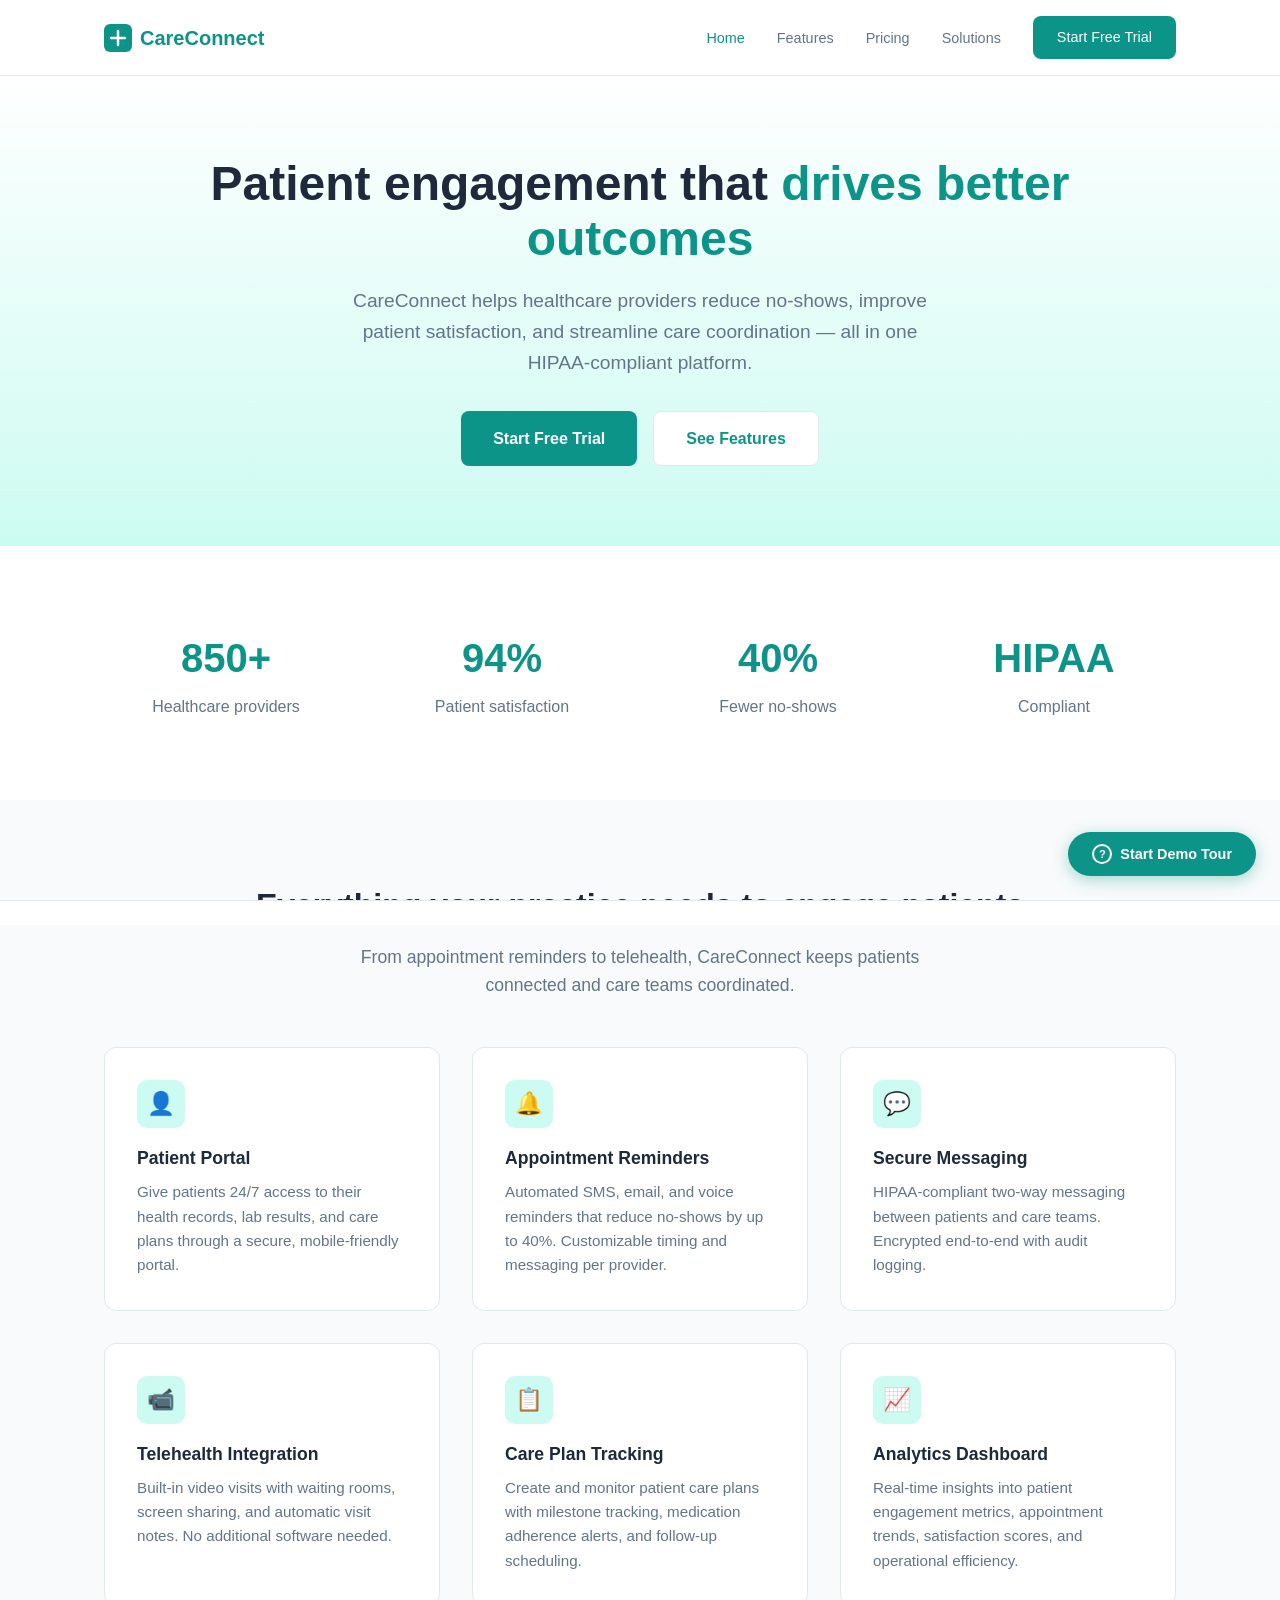
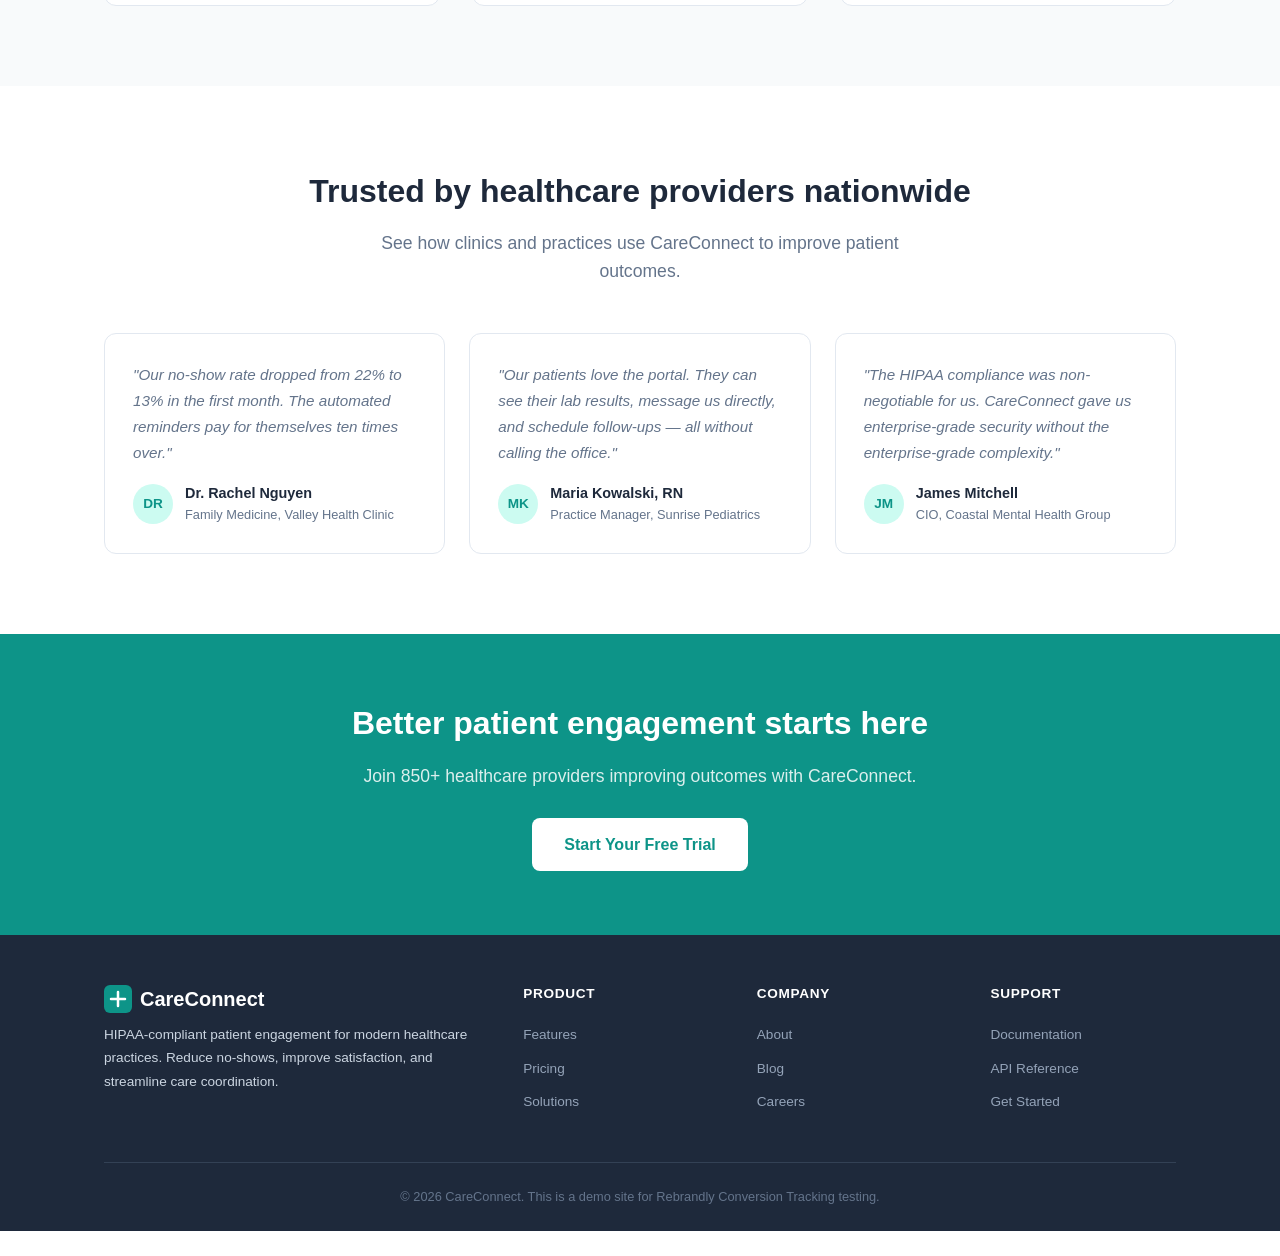
==== index.html @ 08cc5a67 "Healthcare conversion tracking demo - CareConnect" ====
<!DOCTYPE html>
<html lang="en">
<head>
  <meta charset="UTF-8">
  <meta name="viewport" content="width=device-width, initial-scale=1.0">
  <title>CareConnect - Patient Engagement Platform</title>
  <link rel="stylesheet" href="style.css">
  <link rel="stylesheet" href="tour.css">
  <!-- REBRANDLY CONVERSION TRACKING -->
  <script src="https://cdn.test.rebrandly.com/sdk/v1/rbly.min.js" data-api-key="433200b2fd6141da82f1bd3d49b8dce8"></script>
</head>
<body>

  <!-- Nav -->
  <nav class="nav">
    <div class="container">
      <a href="index.html" class="nav-logo">
        <svg viewBox="0 0 28 28" fill="none"><rect width="28" height="28" rx="6" fill="#0d9488"/><path d="M14 7v14M7 14h14" stroke="#fff" stroke-width="2.5" stroke-linecap="round"/></svg>
        CareConnect
      </a>
      <ul class="nav-links">
        <li><a href="index.html" class="active">Home</a></li>
        <li><a href="features.html">Features</a></li>
        <li><a href="pricing.html">Pricing</a></li>
        <li><a href="solutions.html">Solutions</a></li>
        <li><a href="signup.html" class="btn btn-primary">Start Free Trial</a></li>
      </ul>
    </div>
  </nav>

  <!-- Hero -->
  <section class="hero">
    <div class="container">
      <h1>Patient engagement that <span>drives better outcomes</span></h1>
      <p>CareConnect helps healthcare providers reduce no-shows, improve patient satisfaction, and streamline care coordination — all in one HIPAA-compliant platform.</p>
      <div class="hero-actions">
        <a href="signup.html" class="btn btn-primary btn-large">Start Free Trial</a>
        <a href="features.html" class="btn btn-secondary btn-large">See Features</a>
      </div>
    </div>
  </section>

  <!-- Stats -->
  <section class="section">
    <div class="container">
      <div class="stats-row">
        <div class="stat">
          <h3>850+</h3>
          <p>Healthcare providers</p>
        </div>
        <div class="stat">
          <h3>94%</h3>
          <p>Patient satisfaction</p>
        </div>
        <div class="stat">
          <h3>40%</h3>
          <p>Fewer no-shows</p>
        </div>
        <div class="stat">
          <h3>HIPAA</h3>
          <p>Compliant</p>
        </div>
      </div>
    </div>
  </section>

  <!-- Features Overview -->
  <section class="section section-alt">
    <div class="container">
      <div class="section-header">
        <h2>Everything your practice needs to engage patients</h2>
        <p>From appointment reminders to telehealth, CareConnect keeps patients connected and care teams coordinated.</p>
      </div>
      <div class="feature-grid">
        <div class="feature-card">
          <div class="feature-icon">&#128100;</div>
          <h3>Patient Portal</h3>
          <p>Give patients 24/7 access to their health records, lab results, and care plans through a secure, mobile-friendly portal.</p>
        </div>
        <div class="feature-card">
          <div class="feature-icon">&#128276;</div>
          <h3>Appointment Reminders</h3>
          <p>Automated SMS, email, and voice reminders that reduce no-shows by up to 40%. Customizable timing and messaging per provider.</p>
        </div>
        <div class="feature-card">
          <div class="feature-icon">&#128172;</div>
          <h3>Secure Messaging</h3>
          <p>HIPAA-compliant two-way messaging between patients and care teams. Encrypted end-to-end with audit logging.</p>
        </div>
        <div class="feature-card">
          <div class="feature-icon">&#128249;</div>
          <h3>Telehealth Integration</h3>
          <p>Built-in video visits with waiting rooms, screen sharing, and automatic visit notes. No additional software needed.</p>
        </div>
        <div class="feature-card">
          <div class="feature-icon">&#128203;</div>
          <h3>Care Plan Tracking</h3>
          <p>Create and monitor patient care plans with milestone tracking, medication adherence alerts, and follow-up scheduling.</p>
        </div>
        <div class="feature-card">
          <div class="feature-icon">&#128200;</div>
          <h3>Analytics Dashboard</h3>
          <p>Real-time insights into patient engagement metrics, appointment trends, satisfaction scores, and operational efficiency.</p>
        </div>
      </div>
    </div>
  </section>

  <!-- Testimonials -->
  <section class="section">
    <div class="container">
      <div class="section-header">
        <h2>Trusted by healthcare providers nationwide</h2>
        <p>See how clinics and practices use CareConnect to improve patient outcomes.</p>
      </div>
      <div class="testimonial-grid">
        <div class="testimonial-card">
          <blockquote>"Our no-show rate dropped from 22% to 13% in the first month. The automated reminders pay for themselves ten times over."</blockquote>
          <div class="testimonial-author">
            <div class="testimonial-avatar">DR</div>
            <div>
              <div class="testimonial-name">Dr. Rachel Nguyen</div>
              <div class="testimonial-role">Family Medicine, Valley Health Clinic</div>
            </div>
          </div>
        </div>
        <div class="testimonial-card">
          <blockquote>"Our patients love the portal. They can see their lab results, message us directly, and schedule follow-ups — all without calling the office."</blockquote>
          <div class="testimonial-author">
            <div class="testimonial-avatar">MK</div>
            <div>
              <div class="testimonial-name">Maria Kowalski, RN</div>
              <div class="testimonial-role">Practice Manager, Sunrise Pediatrics</div>
            </div>
          </div>
        </div>
        <div class="testimonial-card">
          <blockquote>"The HIPAA compliance was non-negotiable for us. CareConnect gave us enterprise-grade security without the enterprise-grade complexity."</blockquote>
          <div class="testimonial-author">
            <div class="testimonial-avatar">JM</div>
            <div>
              <div class="testimonial-name">James Mitchell</div>
              <div class="testimonial-role">CIO, Coastal Mental Health Group</div>
            </div>
          </div>
        </div>
      </div>
    </div>
  </section>

  <!-- CTA -->
  <section class="cta-banner">
    <div class="container">
      <h2>Better patient engagement starts here</h2>
      <p>Join 850+ healthcare providers improving outcomes with CareConnect.</p>
      <a href="signup.html" class="btn btn-primary btn-large">Start Your Free Trial</a>
    </div>
  </section>

  <!-- Footer -->
  <footer class="footer">
    <div class="container">
      <div class="footer-grid">
        <div class="footer-brand">
          <div class="nav-logo" style="color:#fff;">
            <svg viewBox="0 0 28 28" fill="none"><rect width="28" height="28" rx="6" fill="#0d9488"/><path d="M14 7v14M7 14h14" stroke="#fff" stroke-width="2.5" stroke-linecap="round"/></svg>
            CareConnect
          </div>
          <p>HIPAA-compliant patient engagement for modern healthcare practices. Reduce no-shows, improve satisfaction, and streamline care coordination.</p>
        </div>
        <div>
          <h4>Product</h4>
          <ul>
            <li><a href="features.html">Features</a></li>
            <li><a href="pricing.html">Pricing</a></li>
            <li><a href="solutions.html">Solutions</a></li>
          </ul>
        </div>
        <div>
          <h4>Company</h4>
          <ul>
            <li><a href="#">About</a></li>
            <li><a href="#">Blog</a></li>
            <li><a href="#">Careers</a></li>
          </ul>
        </div>
        <div>
          <h4>Support</h4>
          <ul>
            <li><a href="#">Documentation</a></li>
            <li><a href="#">API Reference</a></li>
            <li><a href="signup.html">Get Started</a></li>
          </ul>
        </div>
      </div>
      <div class="footer-bottom">
        &copy; 2026 CareConnect. This is a demo site for Rebrandly Conversion Tracking testing.
      </div>
    </div>
  </footer>

  <script src="app.js"></script>
  <script src="tour.js"></script>
</body>
</html>
---- style.css ----
/* === Reset & Base === */
*, *::before, *::after {
  margin: 0;
  padding: 0;
  box-sizing: border-box;
}

:root {
  --primary: #0d9488;
  --primary-dark: #134e4a;
  --primary-light: #ccfbf1;
  --accent: #14b8a6;
  --text: #1e293b;
  --text-light: #64748b;
  --bg: #ffffff;
  --bg-alt: #f8fafb;
  --border: #e2e8f0;
  --success: #10b981;
  --radius: 8px;
  --shadow: 0 1px 3px rgba(0,0,0,0.08), 0 1px 2px rgba(0,0,0,0.06);
  --shadow-lg: 0 10px 15px -3px rgba(0,0,0,0.08), 0 4px 6px rgba(0,0,0,0.04);
}

body {
  font-family: -apple-system, BlinkMacSystemFont, 'Segoe UI', Roboto, sans-serif;
  color: var(--text);
  background: var(--bg);
  line-height: 1.6;
}

a {
  color: var(--primary);
  text-decoration: none;
}

img {
  max-width: 100%;
}

/* === Layout === */
.container {
  max-width: 1120px;
  margin: 0 auto;
  padding: 0 24px;
}

/* === Nav === */
.nav {
  background: var(--bg);
  border-bottom: 1px solid var(--border);
  padding: 16px 0;
  position: sticky;
  top: 0;
  z-index: 100;
}

.nav .container {
  display: flex;
  align-items: center;
  justify-content: space-between;
}

.nav-logo {
  font-size: 1.25rem;
  font-weight: 700;
  color: var(--primary);
  display: flex;
  align-items: center;
  gap: 8px;
}

.nav-logo svg {
  width: 28px;
  height: 28px;
}

.nav-links {
  display: flex;
  align-items: center;
  gap: 32px;
  list-style: none;
}

.nav-links a {
  color: var(--text-light);
  font-size: 0.9rem;
  font-weight: 500;
  transition: color 0.2s;
}

.nav-links a:hover,
.nav-links a.active {
  color: var(--primary);
}

.nav-links .btn {
  color: #fff;
}

/* === Buttons === */
.btn {
  display: inline-flex;
  align-items: center;
  gap: 8px;
  padding: 10px 24px;
  border-radius: var(--radius);
  font-size: 0.9rem;
  font-weight: 600;
  cursor: pointer;
  border: none;
  transition: all 0.2s;
}

.btn-primary {
  background: var(--primary);
  color: #fff;
}

.btn-primary:hover {
  background: var(--primary-dark);
  color: #fff;
}

.btn-secondary {
  background: var(--bg);
  color: var(--primary);
  border: 1px solid var(--border);
}

.btn-secondary:hover {
  border-color: var(--primary);
}

.btn-large {
  padding: 14px 32px;
  font-size: 1rem;
}

/* === Hero === */
.hero {
  padding: 80px 0;
  text-align: center;
  background: linear-gradient(180deg, var(--bg) 0%, var(--primary-light) 100%);
}

.hero h1 {
  font-size: 3rem;
  font-weight: 800;
  line-height: 1.15;
  margin-bottom: 20px;
  color: var(--text);
}

.hero h1 span {
  color: var(--primary);
}

.hero p {
  font-size: 1.2rem;
  color: var(--text-light);
  max-width: 600px;
  margin: 0 auto 32px;
}

.hero-actions {
  display: flex;
  gap: 16px;
  justify-content: center;
  flex-wrap: wrap;
}

/* === Sections === */
.section {
  padding: 80px 0;
}

.section-alt {
  background: var(--bg-alt);
}

.section-header {
  text-align: center;
  margin-bottom: 48px;
}

.section-header h2 {
  font-size: 2rem;
  font-weight: 700;
  margin-bottom: 12px;
}

.section-header p {
  color: var(--text-light);
  font-size: 1.1rem;
  max-width: 560px;
  margin: 0 auto;
}

/* === Feature Grid === */
.feature-grid {
  display: grid;
  grid-template-columns: repeat(auto-fit, minmax(300px, 1fr));
  gap: 32px;
}

.feature-card {
  background: var(--bg);
  border: 1px solid var(--border);
  border-radius: 12px;
  padding: 32px;
  transition: box-shadow 0.2s;
}

.feature-card:hover {
  box-shadow: var(--shadow-lg);
}

.feature-icon {
  width: 48px;
  height: 48px;
  background: var(--primary-light);
  border-radius: 10px;
  display: flex;
  align-items: center;
  justify-content: center;
  margin-bottom: 16px;
  color: var(--primary);
  font-size: 1.4rem;
}

.feature-card h3 {
  font-size: 1.1rem;
  margin-bottom: 8px;
}

.feature-card p {
  color: var(--text-light);
  font-size: 0.95rem;
}

/* === Stats === */
.stats-row {
  display: grid;
  grid-template-columns: repeat(auto-fit, minmax(200px, 1fr));
  gap: 32px;
  text-align: center;
}

.stat h3 {
  font-size: 2.5rem;
  font-weight: 800;
  color: var(--primary);
}

.stat p {
  color: var(--text-light);
  margin-top: 4px;
}

/* === Pricing === */
.pricing-grid {
  display: grid;
  grid-template-columns: repeat(auto-fit, minmax(280px, 1fr));
  gap: 24px;
  max-width: 960px;
  margin: 0 auto;
}

.pricing-card {
  background: var(--bg);
  border: 1px solid var(--border);
  border-radius: 12px;
  padding: 36px;
  text-align: center;
  position: relative;
}

.pricing-card.featured {
  border-color: var(--primary);
  box-shadow: 0 0 0 1px var(--primary);
}

.pricing-badge {
  position: absolute;
  top: -12px;
  left: 50%;
  transform: translateX(-50%);
  background: var(--primary);
  color: #fff;
  font-size: 0.75rem;
  font-weight: 600;
  padding: 4px 16px;
  border-radius: 20px;
  text-transform: uppercase;
  letter-spacing: 0.05em;
}

.pricing-card h3 {
  font-size: 1.2rem;
  margin-bottom: 8px;
}

.pricing-price {
  font-size: 2.5rem;
  font-weight: 800;
  margin: 16px 0;
}

.pricing-price span {
  font-size: 1rem;
  font-weight: 400;
  color: var(--text-light);
}

.pricing-features {
  list-style: none;
  text-align: left;
  margin: 24px 0;
}

.pricing-features li {
  padding: 8px 0;
  font-size: 0.9rem;
  color: var(--text-light);
  display: flex;
  align-items: center;
  gap: 10px;
}

.pricing-features li::before {
  content: "\2713";
  color: var(--success);
  font-weight: 700;
}

.pricing-card .btn {
  width: 100%;
  justify-content: center;
}

/* === Testimonials === */
.testimonial-grid {
  display: grid;
  grid-template-columns: repeat(auto-fit, minmax(300px, 1fr));
  gap: 24px;
}

.testimonial-card {
  background: var(--bg);
  border: 1px solid var(--border);
  border-radius: 12px;
  padding: 28px;
}

.testimonial-card blockquote {
  font-size: 0.95rem;
  color: var(--text-light);
  font-style: italic;
  margin-bottom: 16px;
  line-height: 1.7;
}

.testimonial-author {
  display: flex;
  align-items: center;
  gap: 12px;
}

.testimonial-avatar {
  width: 40px;
  height: 40px;
  border-radius: 50%;
  background: var(--primary-light);
  display: flex;
  align-items: center;
  justify-content: center;
  font-weight: 700;
  color: var(--primary);
  font-size: 0.85rem;
}

.testimonial-name {
  font-weight: 600;
  font-size: 0.9rem;
}

.testimonial-role {
  font-size: 0.8rem;
  color: var(--text-light);
}

/* === CTA Banner === */
.cta-banner {
  background: var(--primary);
  color: #fff;
  padding: 64px 0;
  text-align: center;
}

.cta-banner h2 {
  font-size: 2rem;
  margin-bottom: 12px;
}

.cta-banner p {
  opacity: 0.85;
  margin-bottom: 28px;
  font-size: 1.1rem;
}

.cta-banner .btn-primary {
  background: #fff;
  color: var(--primary);
}

.cta-banner .btn-primary:hover {
  background: var(--primary-light);
}

/* === Forms === */
.form-page {
  padding: 80px 0;
  background: var(--bg-alt);
  min-height: calc(100vh - 65px);
  display: flex;
  align-items: center;
}

.form-wrapper {
  max-width: 480px;
  margin: 0 auto;
  background: var(--bg);
  border: 1px solid var(--border);
  border-radius: 12px;
  padding: 40px;
  box-shadow: var(--shadow-lg);
}

.form-wrapper h1 {
  font-size: 1.5rem;
  margin-bottom: 8px;
}

.form-wrapper > p {
  color: var(--text-light);
  margin-bottom: 28px;
  font-size: 0.95rem;
}

.form-group {
  margin-bottom: 20px;
}

.form-group label {
  display: block;
  font-size: 0.85rem;
  font-weight: 600;
  margin-bottom: 6px;
}

.form-group input,
.form-group select {
  width: 100%;
  padding: 10px 14px;
  border: 1px solid var(--border);
  border-radius: var(--radius);
  font-size: 0.95rem;
  transition: border-color 0.2s;
}

.form-group input:focus,
.form-group select:focus {
  outline: none;
  border-color: var(--primary);
  box-shadow: 0 0 0 3px var(--primary-light);
}

.form-row {
  display: grid;
  grid-template-columns: 1fr 1fr;
  gap: 16px;
}

.form-wrapper .btn {
  width: 100%;
  justify-content: center;
  margin-top: 8px;
}

.form-footer {
  text-align: center;
  margin-top: 20px;
  font-size: 0.85rem;
  color: var(--text-light);
}

/* === Thank You / Success === */
.success-page {
  padding: 120px 0;
  text-align: center;
  min-height: calc(100vh - 65px);
}

.success-icon {
  width: 80px;
  height: 80px;
  background: #d1fae5;
  border-radius: 50%;
  display: flex;
  align-items: center;
  justify-content: center;
  margin: 0 auto 24px;
  font-size: 2.5rem;
  color: var(--success);
}

.success-page h1 {
  font-size: 2rem;
  margin-bottom: 12px;
}

.success-page p {
  color: var(--text-light);
  font-size: 1.1rem;
  max-width: 480px;
  margin: 0 auto 32px;
}

/* === Solutions / Use Cases Page === */
.use-case-section {
  display: grid;
  grid-template-columns: 1fr 1fr;
  gap: 48px;
  align-items: center;
  padding: 48px 0;
}

.use-case-section:not(:last-child) {
  border-bottom: 1px solid var(--border);
}

.use-case-section:nth-child(even) {
  direction: rtl;
}

.use-case-section:nth-child(even) > * {
  direction: ltr;
}

.use-case-content h3 {
  font-size: 1.4rem;
  margin-bottom: 12px;
}

.use-case-content p {
  color: var(--text-light);
  margin-bottom: 16px;
}

.use-case-visual {
  background: var(--primary-light);
  border-radius: 12px;
  padding: 48px;
  display: flex;
  align-items: center;
  justify-content: center;
  min-height: 240px;
  font-size: 3rem;
}

/* === Footer === */
.footer {
  background: var(--text);
  color: #cbd5e1;
  padding: 48px 0 24px;
}

.footer-grid {
  display: grid;
  grid-template-columns: 2fr 1fr 1fr 1fr;
  gap: 48px;
  margin-bottom: 40px;
}

.footer-brand p {
  font-size: 0.85rem;
  margin-top: 8px;
  line-height: 1.7;
}

.footer h4 {
  color: #fff;
  font-size: 0.85rem;
  text-transform: uppercase;
  letter-spacing: 0.05em;
  margin-bottom: 16px;
}

.footer ul {
  list-style: none;
}

.footer ul li {
  margin-bottom: 8px;
}

.footer ul a {
  color: #94a3b8;
  font-size: 0.85rem;
  transition: color 0.2s;
}

.footer ul a:hover {
  color: #fff;
}

.footer-bottom {
  border-top: 1px solid #334155;
  padding-top: 24px;
  font-size: 0.8rem;
  color: #64748b;
  text-align: center;
}

/* === Responsive === */
@media (max-width: 768px) {
  .hero h1 {
    font-size: 2rem;
  }

  .nav-links {
    gap: 16px;
  }

  .footer-grid {
    grid-template-columns: 1fr 1fr;
  }

  .use-case-section {
    grid-template-columns: 1fr;
  }

  .use-case-section:nth-child(even) {
    direction: ltr;
  }

  .pricing-grid {
    grid-template-columns: 1fr;
  }
}
---- tour.css ----
/* === Tour Overlay System === */

/* Floating launch button */
.tour-launch {
  position: fixed;
  bottom: 24px;
  right: 24px;
  background: var(--primary);
  color: #fff;
  border: none;
  padding: 12px 24px;
  border-radius: 40px;
  font-size: 0.9rem;
  font-weight: 700;
  cursor: pointer;
  box-shadow: 0 4px 16px rgba(13, 148, 136, 0.35);
  z-index: 9000;
  display: flex;
  align-items: center;
  gap: 8px;
  transition: all 0.2s;
}

.tour-launch:hover {
  transform: translateY(-2px);
  box-shadow: 0 6px 20px rgba(13, 148, 136, 0.45);
}

.tour-launch.hidden {
  display: none;
}

.tour-launch-icon {
  width: 20px;
  height: 20px;
  border: 2px solid #fff;
  border-radius: 50%;
  display: flex;
  align-items: center;
  justify-content: center;
  font-size: 0.7rem;
  font-weight: 800;
}

/* Backdrop — only visible once tour is started, never on page load */
.tour-backdrop {
  position: fixed;
  inset: 0;
  background: rgba(15, 23, 42, 0.5);
  z-index: 9998;
  opacity: 0;
  pointer-events: none;
  transition: opacity 0.3s;
}

.tour-backdrop.visible {
  opacity: 1;
  pointer-events: auto;
}

/* Spotlight cutout on the target element */
.tour-spotlight {
  position: absolute;
  border-radius: 8px;
  box-shadow: 0 0 0 9999px rgba(15, 23, 42, 0.55);
  z-index: 9999;
  pointer-events: none;
  transition: all 0.4s ease;
  display: none;
}

/* Centered tooltip (for steps with no target element) */
.tour-tooltip.tour-tooltip-center {
  position: fixed;
  top: 50%;
  left: 50%;
  transform: translate(-50%, -50%);
}

.tour-tooltip.tour-tooltip-center.visible {
  transform: translate(-50%, -50%);
}

/* Tooltip */
.tour-tooltip {
  position: absolute;
  z-index: 10000;
  background: #fff;
  border-radius: 12px;
  box-shadow: 0 20px 40px rgba(0,0,0,0.15), 0 0 0 1px rgba(0,0,0,0.05);
  width: 380px;
  max-width: calc(100vw - 32px);
  opacity: 0;
  transform: translateY(8px);
  transition: all 0.3s ease;
  pointer-events: none;
}

.tour-tooltip.visible {
  opacity: 1;
  transform: translateY(0);
  pointer-events: auto;
}

/* Tooltip arrow */
.tour-tooltip::before {
  content: "";
  position: absolute;
  width: 14px;
  height: 14px;
  background: #fff;
  transform: rotate(45deg);
  box-shadow: -1px -1px 0 0 rgba(0,0,0,0.05);
}

.tour-tooltip.arrow-top::before {
  top: -7px;
  left: 32px;
}

.tour-tooltip.arrow-bottom::before {
  bottom: -7px;
  left: 32px;
  box-shadow: 1px 1px 0 0 rgba(0,0,0,0.05);
}

.tour-tooltip.arrow-left::before {
  left: -7px;
  top: 24px;
}

.tour-tooltip.arrow-right::before {
  right: -7px;
  top: 24px;
  box-shadow: 1px -1px 0 0 rgba(0,0,0,0.05);
}

/* Tooltip content */
.tour-tooltip-header {
  padding: 20px 24px 0;
  display: flex;
  align-items: center;
  gap: 10px;
}

.tour-step-badge {
  background: var(--primary);
  color: #fff;
  font-size: 0.7rem;
  font-weight: 700;
  padding: 3px 10px;
  border-radius: 10px;
  text-transform: uppercase;
  letter-spacing: 0.04em;
  white-space: nowrap;
}

.tour-tooltip-title {
  font-size: 1rem;
  font-weight: 700;
  color: var(--text);
}

.tour-tooltip-body {
  padding: 12px 24px 0;
  font-size: 0.88rem;
  color: var(--text-light);
  line-height: 1.65;
}

.tour-tooltip-body code {
  background: var(--primary-light);
  padding: 2px 6px;
  border-radius: 4px;
  font-size: 0.8rem;
  color: var(--primary-dark);
}

.tour-tooltip-body .tour-code-block {
  background: #1e293b;
  border-radius: 6px;
  padding: 12px 14px;
  margin: 10px 0;
  overflow-x: auto;
}

.tour-tooltip-body .tour-code-block code {
  background: none;
  color: #e2e8f0;
  font-size: 0.78rem;
  padding: 0;
  display: block;
  white-space: pre;
  line-height: 1.6;
}

/* Tooltip footer / nav */
.tour-tooltip-footer {
  padding: 16px 24px 20px;
  display: flex;
  align-items: center;
  justify-content: space-between;
}

.tour-progress {
  display: flex;
  gap: 6px;
}

.tour-progress-dot {
  width: 8px;
  height: 8px;
  border-radius: 50%;
  background: var(--border);
  transition: background 0.3s;
}

.tour-progress-dot.active {
  background: var(--primary);
}

.tour-progress-dot.done {
  background: var(--success);
}

.tour-nav {
  display: flex;
  gap: 8px;
}

.tour-btn {
  padding: 8px 16px;
  border-radius: 6px;
  font-size: 0.82rem;
  font-weight: 600;
  cursor: pointer;
  border: none;
  transition: all 0.2s;
}

.tour-btn-secondary {
  background: var(--bg-alt);
  color: var(--text-light);
  border: 1px solid var(--border);
}

.tour-btn-secondary:hover {
  border-color: var(--primary);
  color: var(--primary);
}

.tour-btn-primary {
  background: var(--primary);
  color: #fff;
}

.tour-btn-primary:hover {
  background: var(--primary-dark);
}

.tour-btn-close {
  background: none;
  border: none;
  color: var(--text-light);
  font-size: 1.2rem;
  cursor: pointer;
  padding: 2px 6px;
  border-radius: 4px;
  position: absolute;
  top: 12px;
  right: 12px;
}

.tour-btn-close:hover {
  background: var(--bg-alt);
  color: var(--text);
}

/* Bottom progress bar */
.tour-bar {
  position: fixed;
  bottom: 0;
  left: 0;
  right: 0;
  background: #fff;
  border-top: 1px solid var(--border);
  padding: 12px 24px;
  z-index: 10001;
  display: flex;
  align-items: center;
  justify-content: center;
  gap: 24px;
  transform: translateY(100%);
  transition: transform 0.3s ease;
}

.tour-bar.visible {
  transform: translateY(0);
}

.tour-bar-steps {
  display: flex;
  align-items: center;
  gap: 8px;
}

.tour-bar-step {
  display: flex;
  align-items: center;
  gap: 6px;
  font-size: 0.8rem;
  color: var(--text-light);
  font-weight: 500;
}

.tour-bar-step.active {
  color: var(--primary);
  font-weight: 700;
}

.tour-bar-step.done {
  color: var(--success);
}

.tour-bar-step-num {
  width: 24px;
  height: 24px;
  border-radius: 50%;
  background: var(--border);
  color: var(--text-light);
  display: flex;
  align-items: center;
  justify-content: center;
  font-size: 0.7rem;
  font-weight: 700;
  transition: all 0.3s;
}

.tour-bar-step.active .tour-bar-step-num {
  background: var(--primary);
  color: #fff;
}

.tour-bar-step.done .tour-bar-step-num {
  background: var(--success);
  color: #fff;
}

.tour-bar-connector {
  width: 32px;
  height: 2px;
  background: var(--border);
}

.tour-bar-connector.done {
  background: var(--success);
}

/* Highlighted element ring */
.tour-highlight {
  outline: 3px solid var(--primary) !important;
  outline-offset: 4px;
  border-radius: 8px;
  position: relative;
  z-index: 9999;
}

/* Responsive */
@media (max-width: 480px) {
  .tour-tooltip {
    width: calc(100vw - 24px);
  }
}
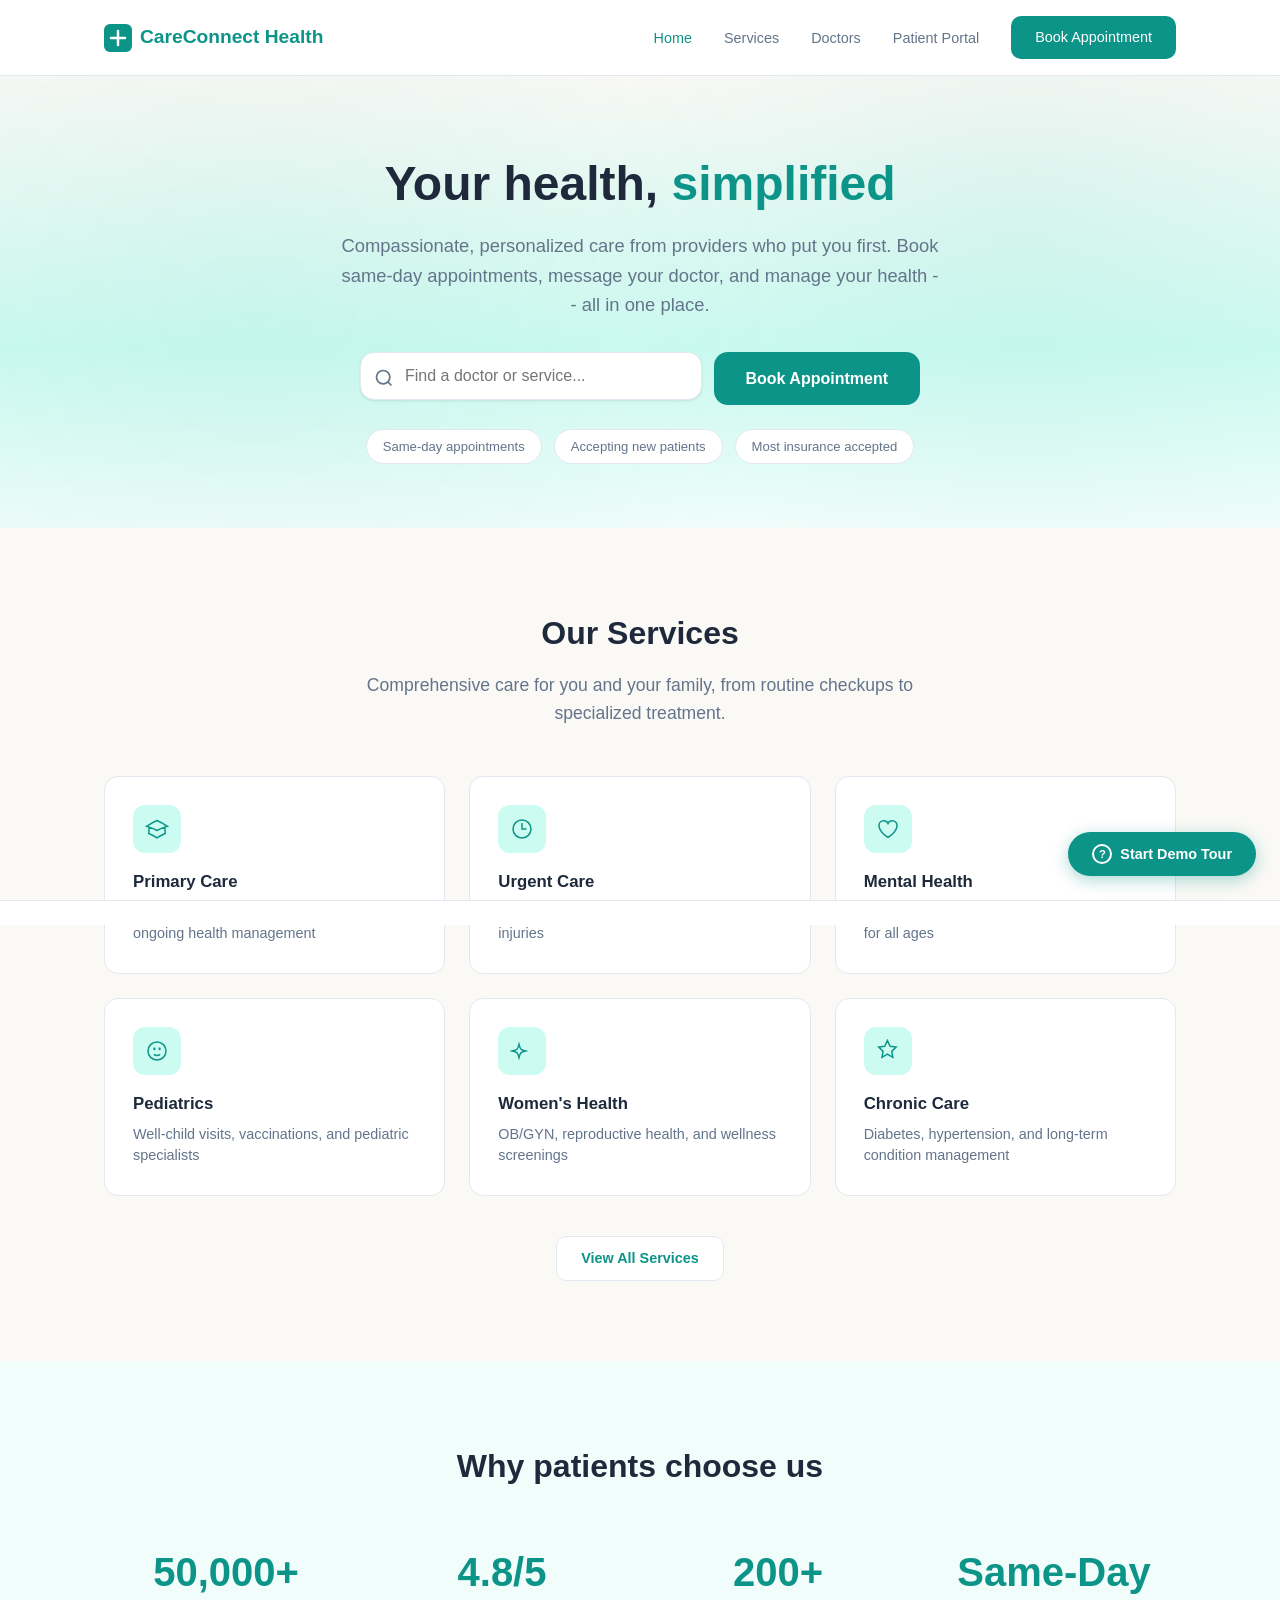
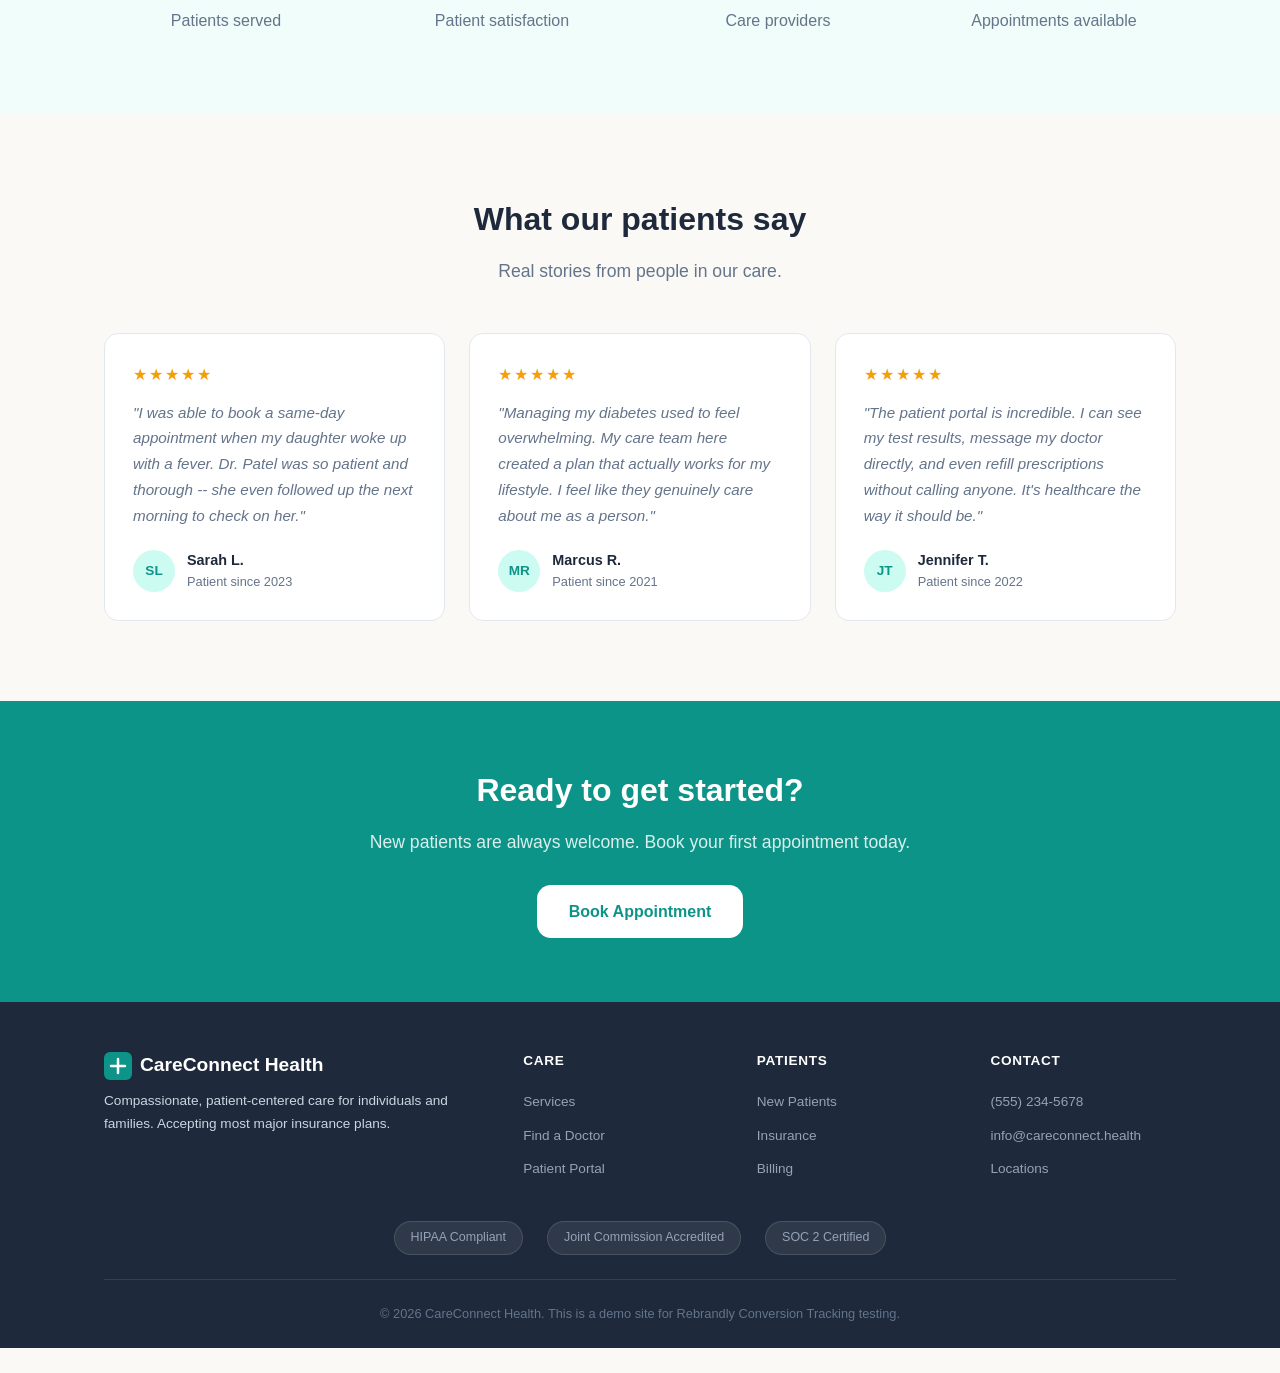
==== commit 96fe9b2f: "Redesign as patient-facing health system site with doctor directory, patient portal, and registratio" ====
--- a/index.html
+++ b/index.html
@@ -3,7 +3,7 @@
 <head>
   <meta charset="UTF-8">
   <meta name="viewport" content="width=device-width, initial-scale=1.0">
-  <title>CareConnect - Patient Engagement Platform</title>
+  <title>CareConnect Health - Your Health, Simplified</title>
   <link rel="stylesheet" href="style.css">
   <link rel="stylesheet" href="tour.css">
   <!-- REBRANDLY CONVERSION TRACKING -->
@@ -16,14 +16,14 @@
     <div class="container">
       <a href="index.html" class="nav-logo">
         <svg viewBox="0 0 28 28" fill="none"><rect width="28" height="28" rx="6" fill="#0d9488"/><path d="M14 7v14M7 14h14" stroke="#fff" stroke-width="2.5" stroke-linecap="round"/></svg>
-        CareConnect
+        CareConnect Health
       </a>
       <ul class="nav-links">
         <li><a href="index.html" class="active">Home</a></li>
-        <li><a href="features.html">Features</a></li>
-        <li><a href="pricing.html">Pricing</a></li>
-        <li><a href="solutions.html">Solutions</a></li>
-        <li><a href="signup.html" class="btn btn-primary">Start Free Trial</a></li>
+        <li><a href="services.html">Services</a></li>
+        <li><a href="doctors.html">Doctors</a></li>
+        <li><a href="patient-portal.html">Patient Portal</a></li>
+        <li><a href="signup.html" class="btn btn-primary">Book Appointment</a></li>
       </ul>
     </div>
   </nav>
@@ -31,76 +31,104 @@
   <!-- Hero -->
   <section class="hero">
     <div class="container">
-      <h1>Patient engagement that <span>drives better outcomes</span></h1>
-      <p>CareConnect helps healthcare providers reduce no-shows, improve patient satisfaction, and streamline care coordination — all in one HIPAA-compliant platform.</p>
-      <div class="hero-actions">
-        <a href="signup.html" class="btn btn-primary btn-large">Start Free Trial</a>
-        <a href="features.html" class="btn btn-secondary btn-large">See Features</a>
+      <div class="hero-content">
+        <h1>Your health, <span>simplified</span></h1>
+        <p>Compassionate, personalized care from providers who put you first. Book same-day appointments, message your doctor, and manage your health -- all in one place.</p>
+        <div class="hero-search">
+          <div class="search-input-wrapper">
+            <svg class="search-icon" viewBox="0 0 24 24" fill="none" stroke="currentColor" stroke-width="2"><circle cx="11" cy="11" r="8"/><path d="M21 21l-4.35-4.35"/></svg>
+            <input type="text" class="search-input" placeholder="Find a doctor or service..." disabled>
+          </div>
+          <a href="signup.html" class="btn btn-primary btn-large">Book Appointment</a>
+        </div>
+        <div class="hero-badges">
+          <span class="hero-badge">Same-day appointments</span>
+          <span class="hero-badge">Accepting new patients</span>
+          <span class="hero-badge">Most insurance accepted</span>
+        </div>
+      </div>
+    </div>
+  </section>
+
+  <!-- Services Overview -->
+  <section class="section" id="services-section">
+    <div class="container">
+      <div class="section-header">
+        <h2>Our Services</h2>
+        <p>Comprehensive care for you and your family, from routine checkups to specialized treatment.</p>
+      </div>
+      <div class="services-grid">
+        <a href="services.html" class="service-card">
+          <div class="service-icon">
+            <svg viewBox="0 0 24 24" fill="none" stroke="currentColor" stroke-width="1.5"><path d="M4.26 10.147a60.436 60.436 0 00-.491 6.347A48.627 48.627 0 0112 20.904a48.627 48.627 0 018.232-4.41 60.46 60.46 0 00-.491-6.347m-15.482 0a50.57 50.57 0 00-2.658-.813A59.905 59.905 0 0112 3.493a59.902 59.902 0 0110.399 5.84c-.896.248-1.783.52-2.658.814m-15.482 0A50.697 50.697 0 0112 13.489a50.702 50.702 0 017.74-3.342"/></svg>
+          </div>
+          <h3>Primary Care</h3>
+          <p>Annual physicals, wellness visits, and ongoing health management</p>
+        </a>
+        <a href="services.html" class="service-card">
+          <div class="service-icon">
+            <svg viewBox="0 0 24 24" fill="none" stroke="currentColor" stroke-width="1.5"><path d="M12 6v6h4.5m4.5 0a9 9 0 11-18 0 9 9 0 0118 0z"/></svg>
+          </div>
+          <h3>Urgent Care</h3>
+          <p>Walk-in care for non-emergency illness and injuries</p>
+        </a>
+        <a href="services.html" class="service-card">
+          <div class="service-icon">
+            <svg viewBox="0 0 24 24" fill="none" stroke="currentColor" stroke-width="1.5"><path d="M21 8.25c0-2.485-2.099-4.5-4.688-4.5-1.935 0-3.597 1.126-4.312 2.733-.715-1.607-2.377-2.733-4.313-2.733C5.1 3.75 3 5.765 3 8.25c0 7.22 9 12 9 12s9-4.78 9-12z"/></svg>
+          </div>
+          <h3>Mental Health</h3>
+          <p>Therapy, counseling, and psychiatric care for all ages</p>
+        </a>
+        <a href="services.html" class="service-card">
+          <div class="service-icon">
+            <svg viewBox="0 0 24 24" fill="none" stroke="currentColor" stroke-width="1.5"><path d="M15.182 15.182a4.5 4.5 0 01-6.364 0M21 12a9 9 0 11-18 0 9 9 0 0118 0zM9.75 9.75c0 .414-.168.75-.375.75S9 10.164 9 9.75 9.168 9 9.375 9s.375.336.375.75zm-.375 0h.008v.015h-.008V9.75zm5.625 0c0 .414-.168.75-.375.75s-.375-.336-.375-.75.168-.75.375-.75.375.336.375.75zm-.375 0h.008v.015h-.008V9.75z"/></svg>
+          </div>
+          <h3>Pediatrics</h3>
+          <p>Well-child visits, vaccinations, and pediatric specialists</p>
+        </a>
+        <a href="services.html" class="service-card">
+          <div class="service-icon">
+            <svg viewBox="0 0 24 24" fill="none" stroke="currentColor" stroke-width="1.5"><path d="M9.813 15.904L9 18.75l-.813-2.846a4.5 4.5 0 00-3.09-3.09L2.25 12l2.846-.813a4.5 4.5 0 003.09-3.09L9 5.25l.813 2.846a4.5 4.5 0 003.09 3.09L15.75 12l-2.846.813a4.5 4.5 0 00-3.09 3.09z"/></svg>
+          </div>
+          <h3>Women's Health</h3>
+          <p>OB/GYN, reproductive health, and wellness screenings</p>
+        </a>
+        <a href="services.html" class="service-card">
+          <div class="service-icon">
+            <svg viewBox="0 0 24 24" fill="none" stroke="currentColor" stroke-width="1.5"><path d="M11.42 15.17l-5.384 3.174 1.028-5.992-4.356-4.246 6.018-.874L11.42 1.5l2.692 5.732 6.018.874-4.356 4.246 1.028 5.992z"/></svg>
+          </div>
+          <h3>Chronic Care</h3>
+          <p>Diabetes, hypertension, and long-term condition management</p>
+        </a>
+      </div>
+      <div class="section-footer">
+        <a href="services.html" class="btn btn-secondary">View All Services</a>
       </div>
     </div>
   </section>
 
   <!-- Stats -->
-  <section class="section">
-    <div class="container">
+  <section class="section section-alt">
+    <div class="container">
+      <div class="section-header">
+        <h2>Why patients choose us</h2>
+      </div>
       <div class="stats-row">
         <div class="stat">
-          <h3>850+</h3>
-          <p>Healthcare providers</p>
-        </div>
-        <div class="stat">
-          <h3>94%</h3>
+          <h3>50,000+</h3>
+          <p>Patients served</p>
+        </div>
+        <div class="stat">
+          <h3>4.8/5</h3>
           <p>Patient satisfaction</p>
         </div>
         <div class="stat">
-          <h3>40%</h3>
-          <p>Fewer no-shows</p>
-        </div>
-        <div class="stat">
-          <h3>HIPAA</h3>
-          <p>Compliant</p>
-        </div>
-      </div>
-    </div>
-  </section>
-
-  <!-- Features Overview -->
-  <section class="section section-alt">
-    <div class="container">
-      <div class="section-header">
-        <h2>Everything your practice needs to engage patients</h2>
-        <p>From appointment reminders to telehealth, CareConnect keeps patients connected and care teams coordinated.</p>
-      </div>
-      <div class="feature-grid">
-        <div class="feature-card">
-          <div class="feature-icon">&#128100;</div>
-          <h3>Patient Portal</h3>
-          <p>Give patients 24/7 access to their health records, lab results, and care plans through a secure, mobile-friendly portal.</p>
-        </div>
-        <div class="feature-card">
-          <div class="feature-icon">&#128276;</div>
-          <h3>Appointment Reminders</h3>
-          <p>Automated SMS, email, and voice reminders that reduce no-shows by up to 40%. Customizable timing and messaging per provider.</p>
-        </div>
-        <div class="feature-card">
-          <div class="feature-icon">&#128172;</div>
-          <h3>Secure Messaging</h3>
-          <p>HIPAA-compliant two-way messaging between patients and care teams. Encrypted end-to-end with audit logging.</p>
-        </div>
-        <div class="feature-card">
-          <div class="feature-icon">&#128249;</div>
-          <h3>Telehealth Integration</h3>
-          <p>Built-in video visits with waiting rooms, screen sharing, and automatic visit notes. No additional software needed.</p>
-        </div>
-        <div class="feature-card">
-          <div class="feature-icon">&#128203;</div>
-          <h3>Care Plan Tracking</h3>
-          <p>Create and monitor patient care plans with milestone tracking, medication adherence alerts, and follow-up scheduling.</p>
-        </div>
-        <div class="feature-card">
-          <div class="feature-icon">&#128200;</div>
-          <h3>Analytics Dashboard</h3>
-          <p>Real-time insights into patient engagement metrics, appointment trends, satisfaction scores, and operational efficiency.</p>
+          <h3>200+</h3>
+          <p>Care providers</p>
+        </div>
+        <div class="stat">
+          <h3>Same-Day</h3>
+          <p>Appointments available</p>
         </div>
       </div>
     </div>
@@ -110,37 +138,46 @@
   <section class="section">
     <div class="container">
       <div class="section-header">
-        <h2>Trusted by healthcare providers nationwide</h2>
-        <p>See how clinics and practices use CareConnect to improve patient outcomes.</p>
+        <h2>What our patients say</h2>
+        <p>Real stories from people in our care.</p>
       </div>
       <div class="testimonial-grid">
         <div class="testimonial-card">
-          <blockquote>"Our no-show rate dropped from 22% to 13% in the first month. The automated reminders pay for themselves ten times over."</blockquote>
+          <div class="testimonial-stars">
+            <span>&#9733;</span><span>&#9733;</span><span>&#9733;</span><span>&#9733;</span><span>&#9733;</span>
+          </div>
+          <blockquote>"I was able to book a same-day appointment when my daughter woke up with a fever. Dr. Patel was so patient and thorough -- she even followed up the next morning to check on her."</blockquote>
           <div class="testimonial-author">
-            <div class="testimonial-avatar">DR</div>
+            <div class="testimonial-avatar">SL</div>
             <div>
-              <div class="testimonial-name">Dr. Rachel Nguyen</div>
-              <div class="testimonial-role">Family Medicine, Valley Health Clinic</div>
+              <div class="testimonial-name">Sarah L.</div>
+              <div class="testimonial-role">Patient since 2023</div>
             </div>
           </div>
         </div>
         <div class="testimonial-card">
-          <blockquote>"Our patients love the portal. They can see their lab results, message us directly, and schedule follow-ups — all without calling the office."</blockquote>
+          <div class="testimonial-stars">
+            <span>&#9733;</span><span>&#9733;</span><span>&#9733;</span><span>&#9733;</span><span>&#9733;</span>
+          </div>
+          <blockquote>"Managing my diabetes used to feel overwhelming. My care team here created a plan that actually works for my lifestyle. I feel like they genuinely care about me as a person."</blockquote>
           <div class="testimonial-author">
-            <div class="testimonial-avatar">MK</div>
+            <div class="testimonial-avatar">MR</div>
             <div>
-              <div class="testimonial-name">Maria Kowalski, RN</div>
-              <div class="testimonial-role">Practice Manager, Sunrise Pediatrics</div>
+              <div class="testimonial-name">Marcus R.</div>
+              <div class="testimonial-role">Patient since 2021</div>
             </div>
           </div>
         </div>
         <div class="testimonial-card">
-          <blockquote>"The HIPAA compliance was non-negotiable for us. CareConnect gave us enterprise-grade security without the enterprise-grade complexity."</blockquote>
+          <div class="testimonial-stars">
+            <span>&#9733;</span><span>&#9733;</span><span>&#9733;</span><span>&#9733;</span><span>&#9733;</span>
+          </div>
+          <blockquote>"The patient portal is incredible. I can see my test results, message my doctor directly, and even refill prescriptions without calling anyone. It's healthcare the way it should be."</blockquote>
           <div class="testimonial-author">
-            <div class="testimonial-avatar">JM</div>
+            <div class="testimonial-avatar">JT</div>
             <div>
-              <div class="testimonial-name">James Mitchell</div>
-              <div class="testimonial-role">CIO, Coastal Mental Health Group</div>
+              <div class="testimonial-name">Jennifer T.</div>
+              <div class="testimonial-role">Patient since 2022</div>
             </div>
           </div>
         </div>
@@ -151,9 +188,9 @@
   <!-- CTA -->
   <section class="cta-banner">
     <div class="container">
-      <h2>Better patient engagement starts here</h2>
-      <p>Join 850+ healthcare providers improving outcomes with CareConnect.</p>
-      <a href="signup.html" class="btn btn-primary btn-large">Start Your Free Trial</a>
+      <h2>Ready to get started?</h2>
+      <p>New patients are always welcome. Book your first appointment today.</p>
+      <a href="signup.html" class="btn btn-primary btn-large">Book Appointment</a>
     </div>
   </section>
 
@@ -164,37 +201,42 @@
         <div class="footer-brand">
           <div class="nav-logo" style="color:#fff;">
             <svg viewBox="0 0 28 28" fill="none"><rect width="28" height="28" rx="6" fill="#0d9488"/><path d="M14 7v14M7 14h14" stroke="#fff" stroke-width="2.5" stroke-linecap="round"/></svg>
-            CareConnect
-          </div>
-          <p>HIPAA-compliant patient engagement for modern healthcare practices. Reduce no-shows, improve satisfaction, and streamline care coordination.</p>
+            CareConnect Health
+          </div>
+          <p>Compassionate, patient-centered care for individuals and families. Accepting most major insurance plans.</p>
         </div>
         <div>
-          <h4>Product</h4>
+          <h4>Care</h4>
           <ul>
-            <li><a href="features.html">Features</a></li>
-            <li><a href="pricing.html">Pricing</a></li>
-            <li><a href="solutions.html">Solutions</a></li>
+            <li><a href="services.html">Services</a></li>
+            <li><a href="doctors.html">Find a Doctor</a></li>
+            <li><a href="patient-portal.html">Patient Portal</a></li>
           </ul>
         </div>
         <div>
-          <h4>Company</h4>
+          <h4>Patients</h4>
           <ul>
-            <li><a href="#">About</a></li>
-            <li><a href="#">Blog</a></li>
-            <li><a href="#">Careers</a></li>
+            <li><a href="signup.html">New Patients</a></li>
+            <li><a href="#">Insurance</a></li>
+            <li><a href="#">Billing</a></li>
           </ul>
         </div>
         <div>
-          <h4>Support</h4>
+          <h4>Contact</h4>
           <ul>
-            <li><a href="#">Documentation</a></li>
-            <li><a href="#">API Reference</a></li>
-            <li><a href="signup.html">Get Started</a></li>
+            <li><a href="#">(555) 234-5678</a></li>
+            <li><a href="#">info@careconnect.health</a></li>
+            <li><a href="#">Locations</a></li>
           </ul>
         </div>
       </div>
+      <div class="footer-trust">
+        <span class="trust-badge">HIPAA Compliant</span>
+        <span class="trust-badge">Joint Commission Accredited</span>
+        <span class="trust-badge">SOC 2 Certified</span>
+      </div>
       <div class="footer-bottom">
-        &copy; 2026 CareConnect. This is a demo site for Rebrandly Conversion Tracking testing.
+        &copy; 2026 CareConnect Health. This is a demo site for Rebrandly Conversion Tracking testing.
       </div>
     </div>
   </footer>
--- a/style.css
+++ b/style.css
@@ -7,18 +7,22 @@
 
 :root {
   --primary: #0d9488;
-  --primary-dark: #134e4a;
+  --primary-dark: #0f766e;
   --primary-light: #ccfbf1;
+  --primary-lighter: #f0fdfa;
   --accent: #14b8a6;
   --text: #1e293b;
   --text-light: #64748b;
-  --bg: #ffffff;
-  --bg-alt: #f8fafb;
+  --bg: #faf9f6;
+  --bg-alt: #f0fdfa;
+  --bg-white: #ffffff;
   --border: #e2e8f0;
   --success: #10b981;
-  --radius: 8px;
-  --shadow: 0 1px 3px rgba(0,0,0,0.08), 0 1px 2px rgba(0,0,0,0.06);
-  --shadow-lg: 0 10px 15px -3px rgba(0,0,0,0.08), 0 4px 6px rgba(0,0,0,0.04);
+  --radius: 14px;
+  --radius-sm: 10px;
+  --shadow: 0 1px 3px rgba(0,0,0,0.06), 0 1px 2px rgba(0,0,0,0.04);
+  --shadow-md: 0 4px 12px rgba(0,0,0,0.06), 0 2px 4px rgba(0,0,0,0.04);
+  --shadow-lg: 0 10px 25px rgba(0,0,0,0.07), 0 4px 10px rgba(0,0,0,0.04);
 }
 
 body {
@@ -46,7 +50,7 @@
 
 /* === Nav === */
 .nav {
-  background: var(--bg);
+  background: var(--bg-white);
   border-bottom: 1px solid var(--border);
   padding: 16px 0;
   position: sticky;
@@ -61,7 +65,7 @@
 }
 
 .nav-logo {
-  font-size: 1.25rem;
+  font-size: 1.2rem;
   font-weight: 700;
   color: var(--primary);
   display: flex;
@@ -103,12 +107,12 @@
   align-items: center;
   gap: 8px;
   padding: 10px 24px;
-  border-radius: var(--radius);
+  border-radius: var(--radius-sm);
   font-size: 0.9rem;
   font-weight: 600;
   cursor: pointer;
   border: none;
-  transition: all 0.2s;
+  transition: all 0.25s ease;
 }
 
 .btn-primary {
@@ -119,28 +123,55 @@
 .btn-primary:hover {
   background: var(--primary-dark);
   color: #fff;
+  transform: translateY(-1px);
+  box-shadow: 0 4px 12px rgba(13, 148, 136, 0.3);
 }
 
 .btn-secondary {
-  background: var(--bg);
+  background: var(--bg-white);
   color: var(--primary);
   border: 1px solid var(--border);
 }
 
 .btn-secondary:hover {
   border-color: var(--primary);
+  background: var(--primary-lighter);
 }
 
 .btn-large {
   padding: 14px 32px;
   font-size: 1rem;
+  border-radius: var(--radius);
+}
+
+.btn-small {
+  padding: 8px 18px;
+  font-size: 0.85rem;
 }
 
 /* === Hero === */
 .hero {
-  padding: 80px 0;
+  padding: 80px 0 64px;
   text-align: center;
-  background: linear-gradient(180deg, var(--bg) 0%, var(--primary-light) 100%);
+  background: linear-gradient(180deg, var(--bg) 0%, var(--primary-light) 60%, var(--bg-alt) 100%);
+  position: relative;
+}
+
+.hero::before {
+  content: "";
+  position: absolute;
+  top: 0;
+  left: 0;
+  right: 0;
+  bottom: 0;
+  background:
+    radial-gradient(circle at 20% 50%, rgba(13, 148, 136, 0.05) 0%, transparent 50%),
+    radial-gradient(circle at 80% 30%, rgba(13, 148, 136, 0.06) 0%, transparent 40%);
+  pointer-events: none;
+}
+
+.hero-compact {
+  padding: 56px 0 48px;
 }
 
 .hero h1 {
@@ -149,24 +180,80 @@
   line-height: 1.15;
   margin-bottom: 20px;
   color: var(--text);
+  position: relative;
 }
 
 .hero h1 span {
   color: var(--primary);
 }
 
+.hero > .container > p,
 .hero p {
-  font-size: 1.2rem;
+  font-size: 1.15rem;
   color: var(--text-light);
   max-width: 600px;
   margin: 0 auto 32px;
-}
-
-.hero-actions {
-  display: flex;
-  gap: 16px;
+  position: relative;
+}
+
+/* Hero Search */
+.hero-search {
+  display: flex;
+  gap: 12px;
+  max-width: 560px;
+  margin: 0 auto 24px;
+  position: relative;
+}
+
+.search-input-wrapper {
+  flex: 1;
+  position: relative;
+}
+
+.search-icon {
+  position: absolute;
+  left: 14px;
+  top: 50%;
+  transform: translateY(-50%);
+  width: 20px;
+  height: 20px;
+  color: var(--text-light);
+}
+
+.search-input {
+  width: 100%;
+  padding: 14px 14px 14px 44px;
+  border: 1px solid var(--border);
+  border-radius: var(--radius);
+  font-size: 1rem;
+  background: var(--bg-white);
+  box-shadow: var(--shadow);
+  color: var(--text-light);
+}
+
+.search-input:focus {
+  outline: none;
+  border-color: var(--primary);
+  box-shadow: 0 0 0 3px var(--primary-light);
+}
+
+/* Hero Badges */
+.hero-badges {
+  display: flex;
+  gap: 12px;
   justify-content: center;
   flex-wrap: wrap;
+  position: relative;
+}
+
+.hero-badge {
+  background: var(--bg-white);
+  border: 1px solid var(--border);
+  border-radius: 20px;
+  padding: 6px 16px;
+  font-size: 0.82rem;
+  color: var(--text-light);
+  font-weight: 500;
 }
 
 /* === Sections === */
@@ -187,6 +274,7 @@
   font-size: 2rem;
   font-weight: 700;
   margin-bottom: 12px;
+  color: var(--text);
 }
 
 .section-header p {
@@ -196,46 +284,169 @@
   margin: 0 auto;
 }
 
-/* === Feature Grid === */
-.feature-grid {
+.section-footer {
+  text-align: center;
+  margin-top: 40px;
+}
+
+/* === Services Grid (Homepage) === */
+.services-grid {
   display: grid;
   grid-template-columns: repeat(auto-fit, minmax(300px, 1fr));
-  gap: 32px;
-}
-
-.feature-card {
-  background: var(--bg);
+  gap: 24px;
+}
+
+.service-card {
+  background: var(--bg-white);
   border: 1px solid var(--border);
-  border-radius: 12px;
-  padding: 32px;
-  transition: box-shadow 0.2s;
-}
-
-.feature-card:hover {
+  border-radius: var(--radius);
+  padding: 28px;
+  text-decoration: none;
+  color: var(--text);
+  transition: all 0.25s ease;
+}
+
+.service-card:hover {
   box-shadow: var(--shadow-lg);
-}
-
-.feature-icon {
+  transform: translateY(-2px);
+  border-color: var(--primary-light);
+}
+
+.service-icon {
   width: 48px;
   height: 48px;
   background: var(--primary-light);
-  border-radius: 10px;
+  border-radius: 12px;
   display: flex;
   align-items: center;
   justify-content: center;
   margin-bottom: 16px;
-  color: var(--primary);
-  font-size: 1.4rem;
-}
-
-.feature-card h3 {
+}
+
+.service-icon svg {
+  width: 24px;
+  height: 24px;
+  color: var(--primary);
+}
+
+.service-card h3 {
+  font-size: 1.05rem;
+  margin-bottom: 6px;
+  font-weight: 600;
+}
+
+.service-card p {
+  color: var(--text-light);
+  font-size: 0.9rem;
+  line-height: 1.5;
+}
+
+/* === Specialty Grid (Services Page) === */
+.specialty-grid {
+  display: grid;
+  grid-template-columns: repeat(auto-fit, minmax(280px, 1fr));
+  gap: 24px;
+}
+
+.specialty-card {
+  background: var(--bg-white);
+  border: 1px solid var(--border);
+  border-radius: var(--radius);
+  padding: 32px;
+  transition: all 0.25s ease;
+}
+
+.specialty-card:hover {
+  box-shadow: var(--shadow-lg);
+  transform: translateY(-2px);
+}
+
+.specialty-icon {
+  width: 52px;
+  height: 52px;
+  background: var(--primary-light);
+  border-radius: 14px;
+  display: flex;
+  align-items: center;
+  justify-content: center;
+  margin-bottom: 18px;
+}
+
+.specialty-icon svg {
+  width: 26px;
+  height: 26px;
+  color: var(--primary);
+}
+
+.specialty-card h3 {
   font-size: 1.1rem;
   margin-bottom: 8px;
-}
-
-.feature-card p {
-  color: var(--text-light);
-  font-size: 0.95rem;
+  font-weight: 600;
+}
+
+.specialty-card p {
+  color: var(--text-light);
+  font-size: 0.9rem;
+  line-height: 1.6;
+  margin-bottom: 16px;
+}
+
+.specialty-link {
+  font-size: 0.88rem;
+  font-weight: 600;
+  color: var(--primary);
+}
+
+.specialty-link:hover {
+  color: var(--primary-dark);
+}
+
+/* === How It Works Steps === */
+.steps-row {
+  display: flex;
+  align-items: flex-start;
+  justify-content: center;
+  gap: 0;
+}
+
+.step-card {
+  text-align: center;
+  flex: 1;
+  max-width: 220px;
+  padding: 0 16px;
+}
+
+.step-number {
+  width: 48px;
+  height: 48px;
+  background: var(--primary);
+  color: #fff;
+  border-radius: 50%;
+  display: flex;
+  align-items: center;
+  justify-content: center;
+  font-size: 1.1rem;
+  font-weight: 700;
+  margin: 0 auto 16px;
+}
+
+.step-card h3 {
+  font-size: 1rem;
+  margin-bottom: 6px;
+  font-weight: 600;
+}
+
+.step-card p {
+  color: var(--text-light);
+  font-size: 0.88rem;
+}
+
+.step-connector {
+  width: 48px;
+  height: 2px;
+  background: var(--border);
+  margin-top: 24px;
+  flex-shrink: 0;
 }
 
 /* === Stats === */
@@ -257,85 +468,269 @@
   margin-top: 4px;
 }
 
-/* === Pricing === */
-.pricing-grid {
+/* === Doctor Cards === */
+.filter-section {
+  background: var(--bg-white);
+  border-bottom: 1px solid var(--border);
+  padding: 16px 0;
+}
+
+.filter-bar {
+  display: flex;
+  gap: 8px;
+  flex-wrap: wrap;
+}
+
+.filter-btn {
+  padding: 8px 20px;
+  border-radius: 24px;
+  border: 1px solid var(--border);
+  background: var(--bg-white);
+  color: var(--text-light);
+  font-size: 0.85rem;
+  font-weight: 500;
+  cursor: pointer;
+  transition: all 0.2s;
+}
+
+.filter-btn:hover {
+  border-color: var(--primary);
+  color: var(--primary);
+}
+
+.filter-btn.active {
+  background: var(--primary);
+  border-color: var(--primary);
+  color: #fff;
+}
+
+.doctors-grid {
   display: grid;
-  grid-template-columns: repeat(auto-fit, minmax(280px, 1fr));
+  grid-template-columns: repeat(auto-fit, minmax(340px, 1fr));
   gap: 24px;
-  max-width: 960px;
-  margin: 0 auto;
-}
-
-.pricing-card {
-  background: var(--bg);
+}
+
+.doctor-card {
+  background: var(--bg-white);
   border: 1px solid var(--border);
-  border-radius: 12px;
-  padding: 36px;
-  text-align: center;
-  position: relative;
-}
-
-.pricing-card.featured {
-  border-color: var(--primary);
-  box-shadow: 0 0 0 1px var(--primary);
-}
-
-.pricing-badge {
-  position: absolute;
-  top: -12px;
-  left: 50%;
-  transform: translateX(-50%);
-  background: var(--primary);
-  color: #fff;
+  border-radius: var(--radius);
+  padding: 24px;
+  display: flex;
+  align-items: center;
+  gap: 20px;
+  transition: all 0.25s ease;
+}
+
+.doctor-card:hover {
+  box-shadow: var(--shadow-lg);
+  transform: translateY(-2px);
+}
+
+.doctor-avatar {
+  width: 64px;
+  height: 64px;
+  border-radius: 50%;
+  display: flex;
+  align-items: center;
+  justify-content: center;
+  font-weight: 700;
+  font-size: 1.1rem;
+  flex-shrink: 0;
+}
+
+.doctor-info {
+  flex: 1;
+  min-width: 0;
+}
+
+.doctor-info h3 {
+  font-size: 1rem;
+  font-weight: 600;
+  margin-bottom: 2px;
+}
+
+.doctor-specialty {
+  font-size: 0.85rem;
+  color: var(--text-light);
+  margin-bottom: 6px;
+}
+
+.doctor-rating {
+  display: flex;
+  align-items: center;
+  gap: 6px;
+  margin-bottom: 8px;
+}
+
+.doctor-rating .stars {
+  color: #f59e0b;
+  font-size: 0.85rem;
+  letter-spacing: 1px;
+}
+
+.doctor-rating .rating-text {
+  font-size: 0.8rem;
+  color: var(--text-light);
+}
+
+.doctor-badge {
+  display: inline-block;
   font-size: 0.75rem;
   font-weight: 600;
-  padding: 4px 16px;
-  border-radius: 20px;
-  text-transform: uppercase;
-  letter-spacing: 0.05em;
-}
-
-.pricing-card h3 {
-  font-size: 1.2rem;
-  margin-bottom: 8px;
-}
-
-.pricing-price {
-  font-size: 2.5rem;
+  padding: 3px 10px;
+  border-radius: 12px;
+}
+
+.doctor-badge.accepting {
+  background: #d1fae5;
+  color: #059669;
+}
+
+.doctor-card .btn {
+  flex-shrink: 0;
+}
+
+/* === Portal Page === */
+.portal-page {
+  padding: 64px 0;
+  min-height: calc(100vh - 65px);
+}
+
+.portal-layout {
+  display: grid;
+  grid-template-columns: 1fr 400px;
+  gap: 64px;
+  align-items: start;
+}
+
+.portal-benefits h1 {
+  font-size: 2.2rem;
   font-weight: 800;
-  margin: 16px 0;
-}
-
-.pricing-price span {
-  font-size: 1rem;
-  font-weight: 400;
-  color: var(--text-light);
-}
-
-.pricing-features {
-  list-style: none;
-  text-align: left;
-  margin: 24px 0;
-}
-
-.pricing-features li {
-  padding: 8px 0;
-  font-size: 0.9rem;
-  color: var(--text-light);
-  display: flex;
-  align-items: center;
-  gap: 10px;
-}
-
-.pricing-features li::before {
-  content: "\2713";
-  color: var(--success);
+  line-height: 1.2;
+  margin-bottom: 16px;
+}
+
+.portal-benefits h1 span {
+  color: var(--primary);
+}
+
+.portal-benefits > p {
+  color: var(--text-light);
+  font-size: 1.05rem;
+  margin-bottom: 36px;
+}
+
+.benefit-list {
+  display: flex;
+  flex-direction: column;
+  gap: 24px;
+}
+
+.benefit-item {
+  display: flex;
+  gap: 16px;
+  align-items: flex-start;
+}
+
+.benefit-icon {
+  width: 44px;
+  height: 44px;
+  background: var(--primary-light);
+  border-radius: 12px;
+  display: flex;
+  align-items: center;
+  justify-content: center;
+  flex-shrink: 0;
+}
+
+.benefit-icon svg {
+  width: 22px;
+  height: 22px;
+  color: var(--primary);
+}
+
+.benefit-item h3 {
+  font-size: 0.95rem;
+  font-weight: 600;
+  margin-bottom: 2px;
+}
+
+.benefit-item p {
+  font-size: 0.88rem;
+  color: var(--text-light);
+}
+
+/* Portal Login */
+.portal-login-wrapper {
+  position: sticky;
+  top: 100px;
+}
+
+.portal-login {
+  background: var(--bg-white);
+  border: 1px solid var(--border);
+  border-radius: var(--radius);
+  padding: 32px;
+  box-shadow: var(--shadow-lg);
+}
+
+.portal-login h2 {
+  font-size: 1.25rem;
   font-weight: 700;
-}
-
-.pricing-card .btn {
-  width: 100%;
-  justify-content: center;
+  margin-bottom: 24px;
+  text-align: center;
+}
+
+.portal-form .form-group {
+  margin-bottom: 18px;
+}
+
+.form-check-row {
+  display: flex;
+  justify-content: space-between;
+  align-items: center;
+  margin-bottom: 20px;
+  font-size: 0.85rem;
+}
+
+.form-check {
+  display: flex;
+  align-items: center;
+  gap: 6px;
+  color: var(--text-light);
+  cursor: pointer;
+}
+
+.form-link {
+  font-size: 0.85rem;
+  color: var(--primary);
+}
+
+.portal-signup-link {
+  text-align: center;
+  margin-top: 20px;
+  font-size: 0.88rem;
+  color: var(--text-light);
+}
+
+.portal-trust {
+  display: flex;
+  justify-content: center;
+  gap: 20px;
+  margin-top: 20px;
+  flex-wrap: wrap;
+}
+
+.portal-trust-item {
+  display: flex;
+  align-items: center;
+  gap: 6px;
+  font-size: 0.8rem;
+  color: var(--text-light);
+}
+
+.portal-trust-item svg {
+  color: var(--primary);
 }
 
 /* === Testimonials === */
@@ -346,17 +741,24 @@
 }
 
 .testimonial-card {
-  background: var(--bg);
+  background: var(--bg-white);
   border: 1px solid var(--border);
-  border-radius: 12px;
+  border-radius: var(--radius);
   padding: 28px;
+}
+
+.testimonial-stars {
+  margin-bottom: 12px;
+  color: #f59e0b;
+  font-size: 1rem;
+  letter-spacing: 2px;
 }
 
 .testimonial-card blockquote {
   font-size: 0.95rem;
   color: var(--text-light);
   font-style: italic;
-  margin-bottom: 16px;
+  margin-bottom: 20px;
   line-height: 1.7;
 }
 
@@ -367,8 +769,8 @@
 }
 
 .testimonial-avatar {
-  width: 40px;
-  height: 40px;
+  width: 42px;
+  height: 42px;
   border-radius: 50%;
   background: var(--primary-light);
   display: flex;
@@ -415,11 +817,12 @@
 
 .cta-banner .btn-primary:hover {
   background: var(--primary-light);
+  box-shadow: 0 4px 12px rgba(255,255,255,0.3);
 }
 
 /* === Forms === */
 .form-page {
-  padding: 80px 0;
+  padding: 64px 0;
   background: var(--bg-alt);
   min-height: calc(100vh - 65px);
   display: flex;
@@ -427,12 +830,12 @@
 }
 
 .form-wrapper {
-  max-width: 480px;
+  max-width: 520px;
   margin: 0 auto;
-  background: var(--bg);
+  background: var(--bg-white);
   border: 1px solid var(--border);
-  border-radius: 12px;
-  padding: 40px;
+  border-radius: 16px;
+  padding: 44px;
   box-shadow: var(--shadow-lg);
 }
 
@@ -456,15 +859,17 @@
   font-size: 0.85rem;
   font-weight: 600;
   margin-bottom: 6px;
+  color: var(--text);
 }
 
 .form-group input,
 .form-group select {
   width: 100%;
-  padding: 10px 14px;
+  padding: 11px 14px;
   border: 1px solid var(--border);
-  border-radius: var(--radius);
+  border-radius: var(--radius-sm);
   font-size: 0.95rem;
+  background: var(--bg);
   transition: border-color 0.2s;
 }
 
@@ -473,6 +878,7 @@
   outline: none;
   border-color: var(--primary);
   box-shadow: 0 0 0 3px var(--primary-light);
+  background: var(--bg-white);
 }
 
 .form-row {
@@ -490,13 +896,18 @@
 .form-footer {
   text-align: center;
   margin-top: 20px;
-  font-size: 0.85rem;
-  color: var(--text-light);
+  font-size: 0.8rem;
+  color: var(--text-light);
+  line-height: 1.6;
+}
+
+.form-footer a {
+  color: var(--primary);
 }
 
 /* === Thank You / Success === */
 .success-page {
-  padding: 120px 0;
+  padding: 80px 0;
   text-align: center;
   min-height: calc(100vh - 65px);
 }
@@ -510,7 +921,11 @@
   align-items: center;
   justify-content: center;
   margin: 0 auto 24px;
-  font-size: 2.5rem;
+}
+
+.success-icon svg {
+  width: 44px;
+  height: 44px;
   color: var(--success);
 }
 
@@ -519,53 +934,63 @@
   margin-bottom: 12px;
 }
 
-.success-page p {
-  color: var(--text-light);
-  font-size: 1.1rem;
-  max-width: 480px;
-  margin: 0 auto 32px;
-}
-
-/* === Solutions / Use Cases Page === */
-.use-case-section {
-  display: grid;
-  grid-template-columns: 1fr 1fr;
-  gap: 48px;
-  align-items: center;
-  padding: 48px 0;
-}
-
-.use-case-section:not(:last-child) {
-  border-bottom: 1px solid var(--border);
-}
-
-.use-case-section:nth-child(even) {
-  direction: rtl;
-}
-
-.use-case-section:nth-child(even) > * {
-  direction: ltr;
-}
-
-.use-case-content h3 {
-  font-size: 1.4rem;
-  margin-bottom: 12px;
-}
-
-.use-case-content p {
-  color: var(--text-light);
-  margin-bottom: 16px;
-}
-
-.use-case-visual {
-  background: var(--primary-light);
-  border-radius: 12px;
-  padding: 48px;
-  display: flex;
-  align-items: center;
-  justify-content: center;
-  min-height: 240px;
-  font-size: 3rem;
+.success-page > .container > p {
+  color: var(--text-light);
+  font-size: 1.05rem;
+  max-width: 520px;
+  margin: 0 auto 40px;
+}
+
+/* Onboarding Checklist */
+.onboarding-checklist {
+  max-width: 520px;
+  margin: 0 auto 40px;
+  text-align: left;
+  display: flex;
+  flex-direction: column;
+  gap: 20px;
+}
+
+.checklist-item {
+  display: flex;
+  gap: 16px;
+  align-items: flex-start;
+  background: var(--bg-white);
+  border: 1px solid var(--border);
+  border-radius: var(--radius);
+  padding: 20px;
+}
+
+.checklist-number {
+  width: 36px;
+  height: 36px;
+  background: var(--primary);
+  color: #fff;
+  border-radius: 50%;
+  display: flex;
+  align-items: center;
+  justify-content: center;
+  font-weight: 700;
+  font-size: 0.9rem;
+  flex-shrink: 0;
+}
+
+.checklist-item h3 {
+  font-size: 0.95rem;
+  font-weight: 600;
+  margin-bottom: 4px;
+}
+
+.checklist-item p {
+  font-size: 0.88rem;
+  color: var(--text-light);
+}
+
+.success-actions {
+  display: flex;
+  gap: 16px;
+  justify-content: center;
+  flex-wrap: wrap;
 }
 
 /* === Footer === */
@@ -579,7 +1004,7 @@
   display: grid;
   grid-template-columns: 2fr 1fr 1fr 1fr;
   gap: 48px;
-  margin-bottom: 40px;
+  margin-bottom: 32px;
 }
 
 .footer-brand p {
@@ -614,6 +1039,24 @@
   color: #fff;
 }
 
+.footer-trust {
+  display: flex;
+  justify-content: center;
+  gap: 24px;
+  margin-bottom: 24px;
+  flex-wrap: wrap;
+}
+
+.trust-badge {
+  background: rgba(255,255,255,0.08);
+  border: 1px solid rgba(255,255,255,0.12);
+  border-radius: 20px;
+  padding: 6px 16px;
+  font-size: 0.78rem;
+  color: #94a3b8;
+  font-weight: 500;
+}
+
 .footer-bottom {
   border-top: 1px solid #334155;
   padding-top: 24px;
@@ -636,15 +1079,31 @@
     grid-template-columns: 1fr 1fr;
   }
 
-  .use-case-section {
+  .portal-layout {
     grid-template-columns: 1fr;
   }
 
-  .use-case-section:nth-child(even) {
-    direction: ltr;
-  }
-
-  .pricing-grid {
+  .doctors-grid {
     grid-template-columns: 1fr;
   }
-}
+
+  .doctor-card {
+    flex-direction: column;
+    text-align: center;
+  }
+
+  .hero-search {
+    flex-direction: column;
+  }
+
+  .steps-row {
+    flex-direction: column;
+    align-items: center;
+  }
+
+  .step-connector {
+    width: 2px;
+    height: 24px;
+    margin: 0;
+  }
+}
--- a/tour.css
+++ b/tour.css
@@ -5,7 +5,7 @@
   position: fixed;
   bottom: 24px;
   right: 24px;
-  background: var(--primary);
+  background: var(--primary, #0d9488);
   color: #fff;
   border: none;
   padding: 12px 24px;
@@ -42,7 +42,7 @@
   font-weight: 800;
 }
 
-/* Backdrop — only visible once tour is started, never on page load */
+/* Backdrop -- only visible once tour is started, never on page load */
 .tour-backdrop {
   position: fixed;
   inset: 0;
@@ -61,7 +61,7 @@
 /* Spotlight cutout on the target element */
 .tour-spotlight {
   position: absolute;
-  border-radius: 8px;
+  border-radius: 12px;
   box-shadow: 0 0 0 9999px rgba(15, 23, 42, 0.55);
   z-index: 9999;
   pointer-events: none;
@@ -86,7 +86,7 @@
   position: absolute;
   z-index: 10000;
   background: #fff;
-  border-radius: 12px;
+  border-radius: 16px;
   box-shadow: 0 20px 40px rgba(0,0,0,0.15), 0 0 0 1px rgba(0,0,0,0.05);
   width: 380px;
   max-width: calc(100vw - 32px);
@@ -144,7 +144,7 @@
 }
 
 .tour-step-badge {
-  background: var(--primary);
+  background: var(--primary, #0d9488);
   color: #fff;
   font-size: 0.7rem;
   font-weight: 700;
@@ -158,27 +158,27 @@
 .tour-tooltip-title {
   font-size: 1rem;
   font-weight: 700;
-  color: var(--text);
+  color: #1e293b;
 }
 
 .tour-tooltip-body {
   padding: 12px 24px 0;
   font-size: 0.88rem;
-  color: var(--text-light);
+  color: #64748b;
   line-height: 1.65;
 }
 
 .tour-tooltip-body code {
-  background: var(--primary-light);
+  background: #ccfbf1;
   padding: 2px 6px;
   border-radius: 4px;
   font-size: 0.8rem;
-  color: var(--primary-dark);
+  color: #0f766e;
 }
 
 .tour-tooltip-body .tour-code-block {
   background: #1e293b;
-  border-radius: 6px;
+  border-radius: 8px;
   padding: 12px 14px;
   margin: 10px 0;
   overflow-x: auto;
@@ -211,16 +211,16 @@
   width: 8px;
   height: 8px;
   border-radius: 50%;
-  background: var(--border);
+  background: #e2e8f0;
   transition: background 0.3s;
 }
 
 .tour-progress-dot.active {
-  background: var(--primary);
+  background: var(--primary, #0d9488);
 }
 
 .tour-progress-dot.done {
-  background: var(--success);
+  background: #10b981;
 }
 
 .tour-nav {
@@ -230,7 +230,7 @@
 
 .tour-btn {
   padding: 8px 16px;
-  border-radius: 6px;
+  border-radius: 8px;
   font-size: 0.82rem;
   font-weight: 600;
   cursor: pointer;
@@ -239,29 +239,29 @@
 }
 
 .tour-btn-secondary {
-  background: var(--bg-alt);
-  color: var(--text-light);
-  border: 1px solid var(--border);
+  background: #f8fafb;
+  color: #64748b;
+  border: 1px solid #e2e8f0;
 }
 
 .tour-btn-secondary:hover {
-  border-color: var(--primary);
-  color: var(--primary);
+  border-color: var(--primary, #0d9488);
+  color: var(--primary, #0d9488);
 }
 
 .tour-btn-primary {
-  background: var(--primary);
+  background: var(--primary, #0d9488);
   color: #fff;
 }
 
 .tour-btn-primary:hover {
-  background: var(--primary-dark);
+  background: var(--primary-dark, #0f766e);
 }
 
 .tour-btn-close {
   background: none;
   border: none;
-  color: var(--text-light);
+  color: #64748b;
   font-size: 1.2rem;
   cursor: pointer;
   padding: 2px 6px;
@@ -272,8 +272,8 @@
 }
 
 .tour-btn-close:hover {
-  background: var(--bg-alt);
-  color: var(--text);
+  background: #f8fafb;
+  color: #1e293b;
 }
 
 /* Bottom progress bar */
@@ -283,7 +283,7 @@
   left: 0;
   right: 0;
   background: #fff;
-  border-top: 1px solid var(--border);
+  border-top: 1px solid #e2e8f0;
   padding: 12px 24px;
   z-index: 10001;
   display: flex;
@@ -309,25 +309,25 @@
   align-items: center;
   gap: 6px;
   font-size: 0.8rem;
-  color: var(--text-light);
+  color: #64748b;
   font-weight: 500;
 }
 
 .tour-bar-step.active {
-  color: var(--primary);
+  color: var(--primary, #0d9488);
   font-weight: 700;
 }
 
 .tour-bar-step.done {
-  color: var(--success);
+  color: #10b981;
 }
 
 .tour-bar-step-num {
   width: 24px;
   height: 24px;
   border-radius: 50%;
-  background: var(--border);
-  color: var(--text-light);
+  background: #e2e8f0;
+  color: #64748b;
   display: flex;
   align-items: center;
   justify-content: center;
@@ -337,30 +337,30 @@
 }
 
 .tour-bar-step.active .tour-bar-step-num {
-  background: var(--primary);
+  background: var(--primary, #0d9488);
   color: #fff;
 }
 
 .tour-bar-step.done .tour-bar-step-num {
-  background: var(--success);
+  background: #10b981;
   color: #fff;
 }
 
 .tour-bar-connector {
   width: 32px;
   height: 2px;
-  background: var(--border);
+  background: #e2e8f0;
 }
 
 .tour-bar-connector.done {
-  background: var(--success);
+  background: #10b981;
 }
 
 /* Highlighted element ring */
 .tour-highlight {
-  outline: 3px solid var(--primary) !important;
+  outline: 3px solid var(--primary, #0d9488) !important;
   outline-offset: 4px;
-  border-radius: 8px;
+  border-radius: 12px;
   position: relative;
   z-index: 9999;
 }
